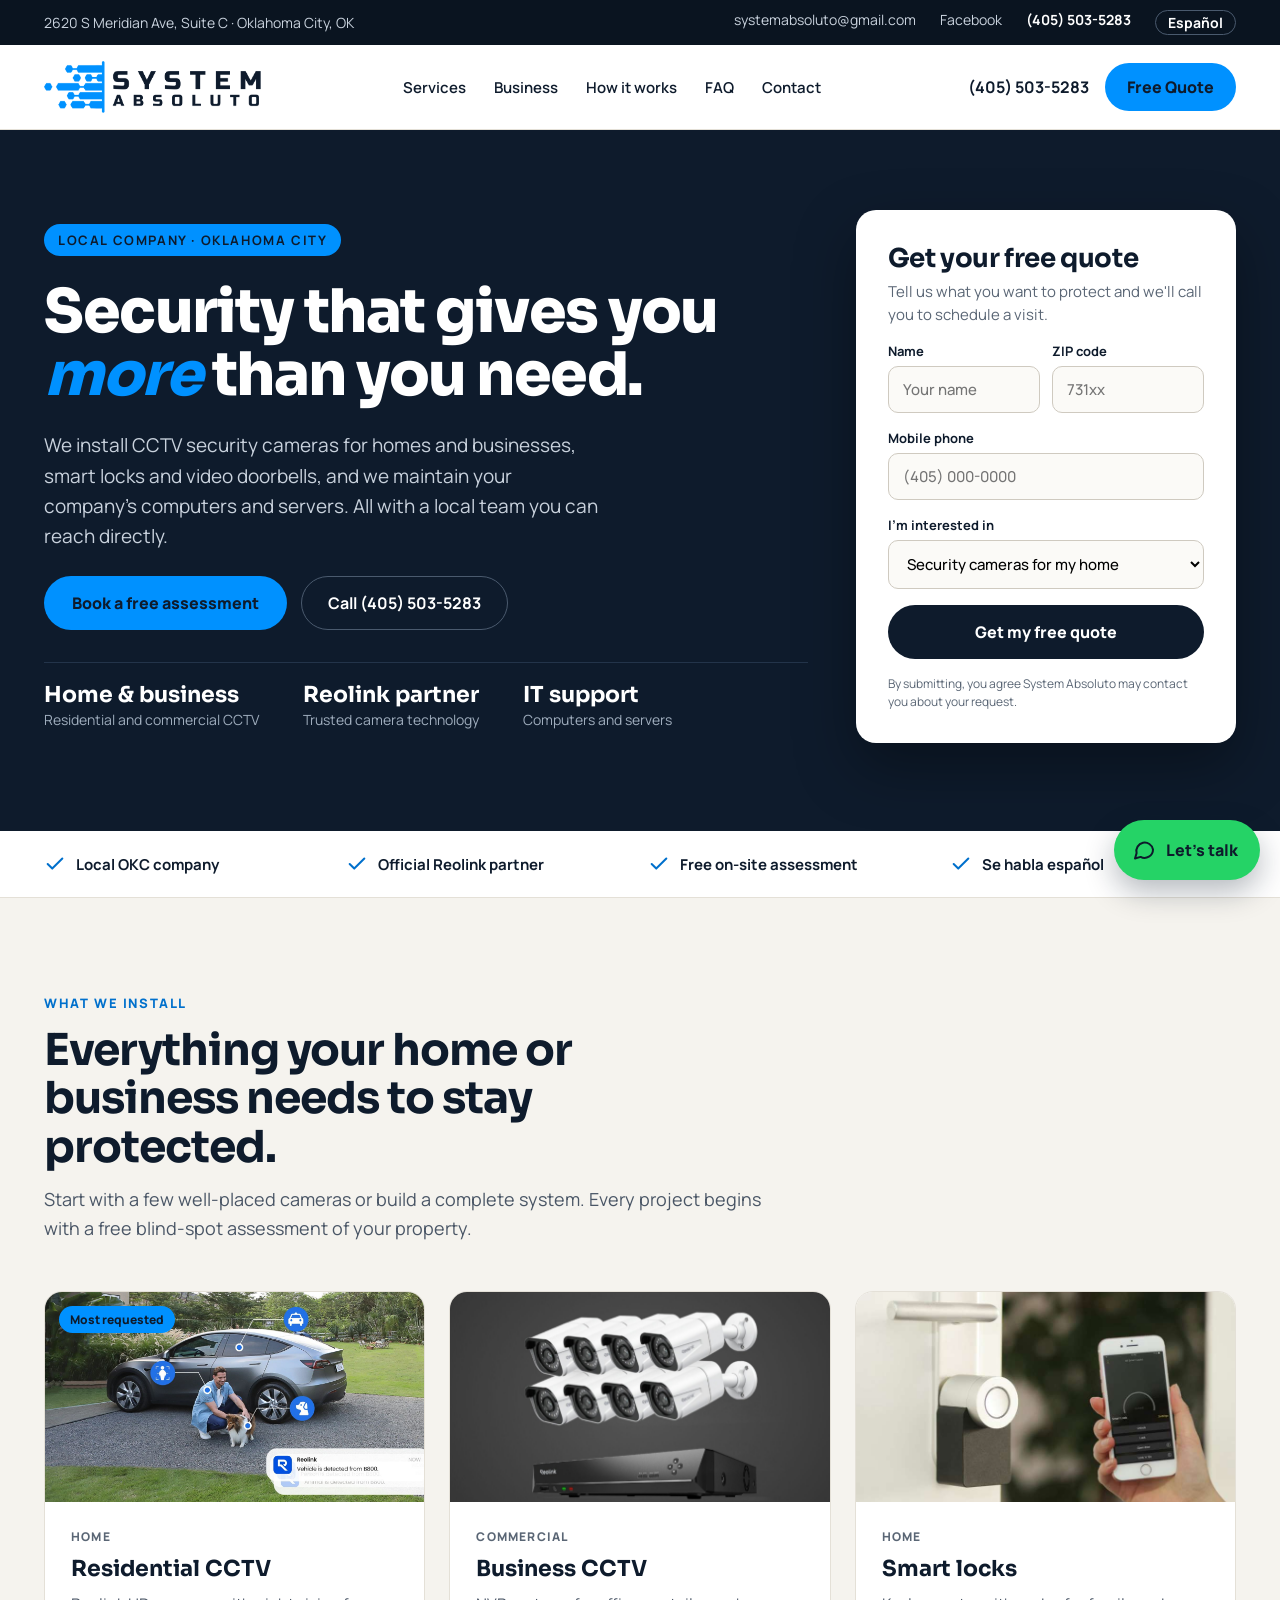
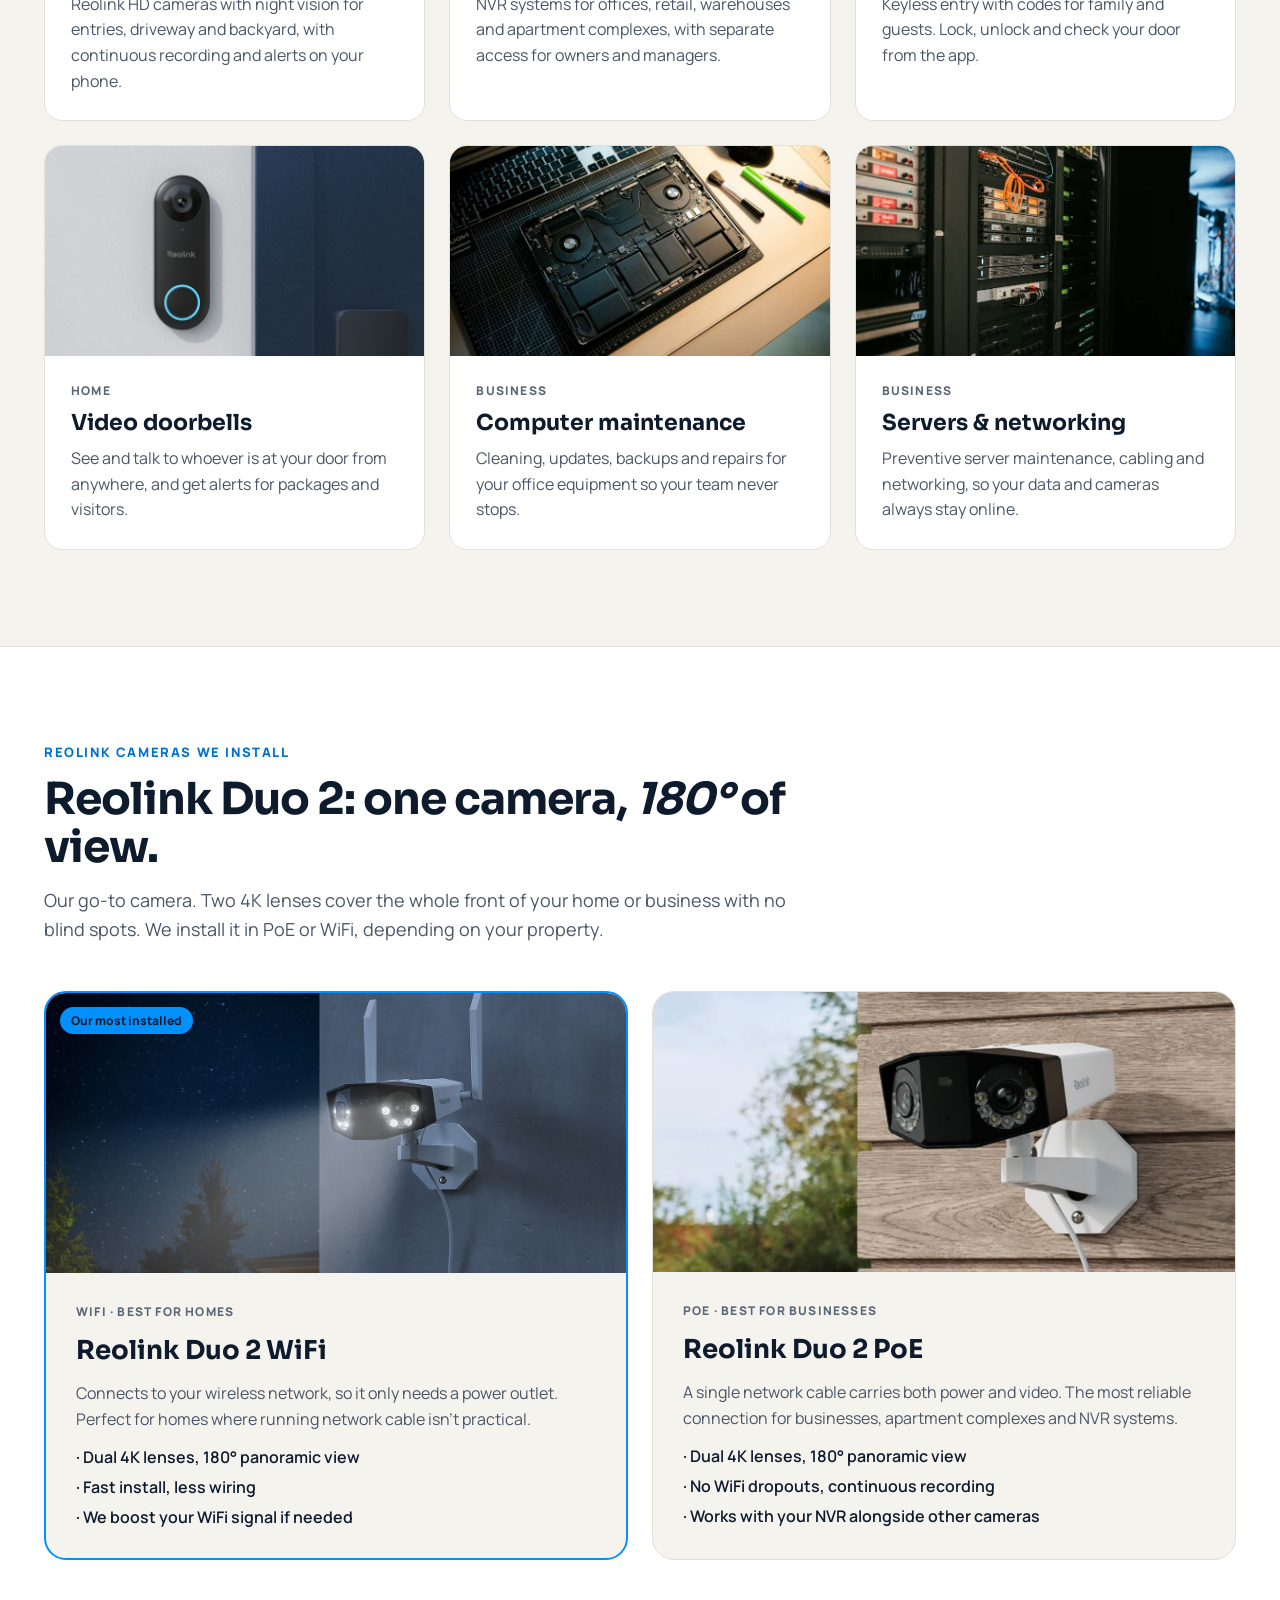
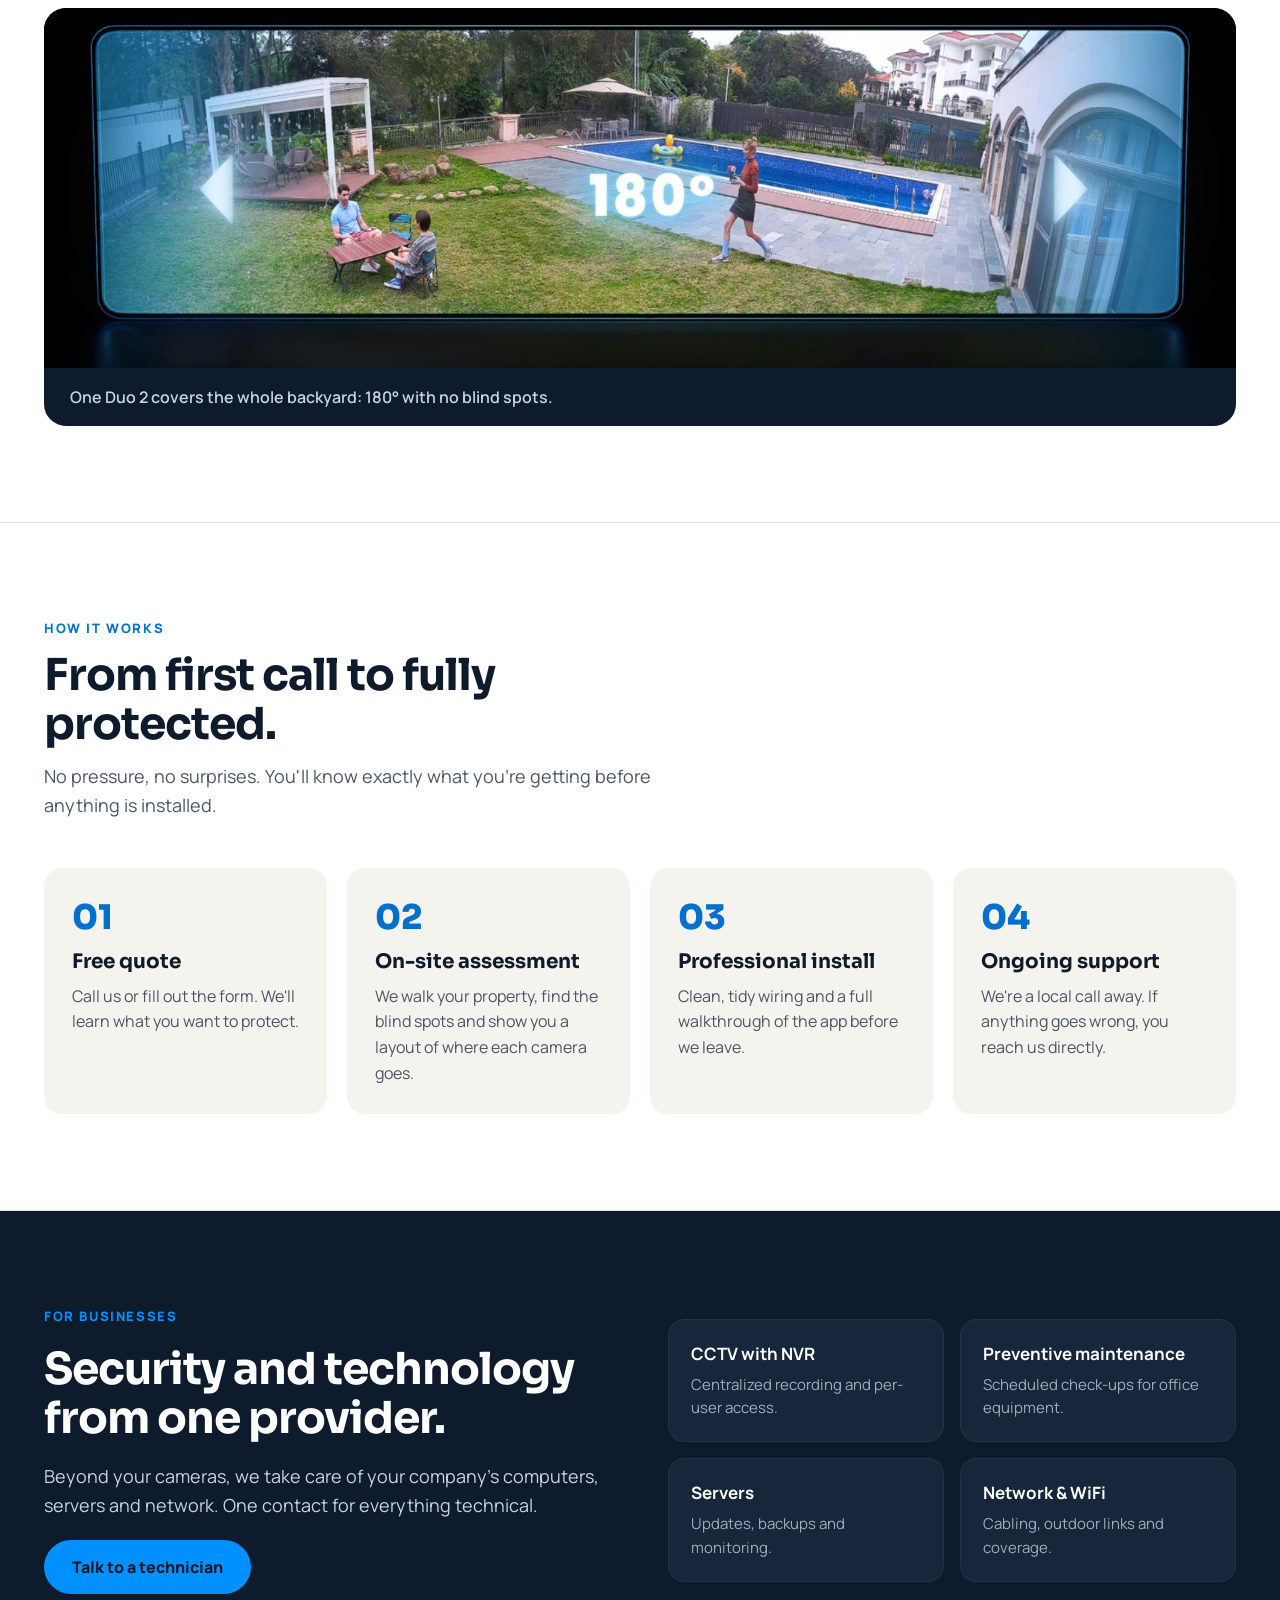
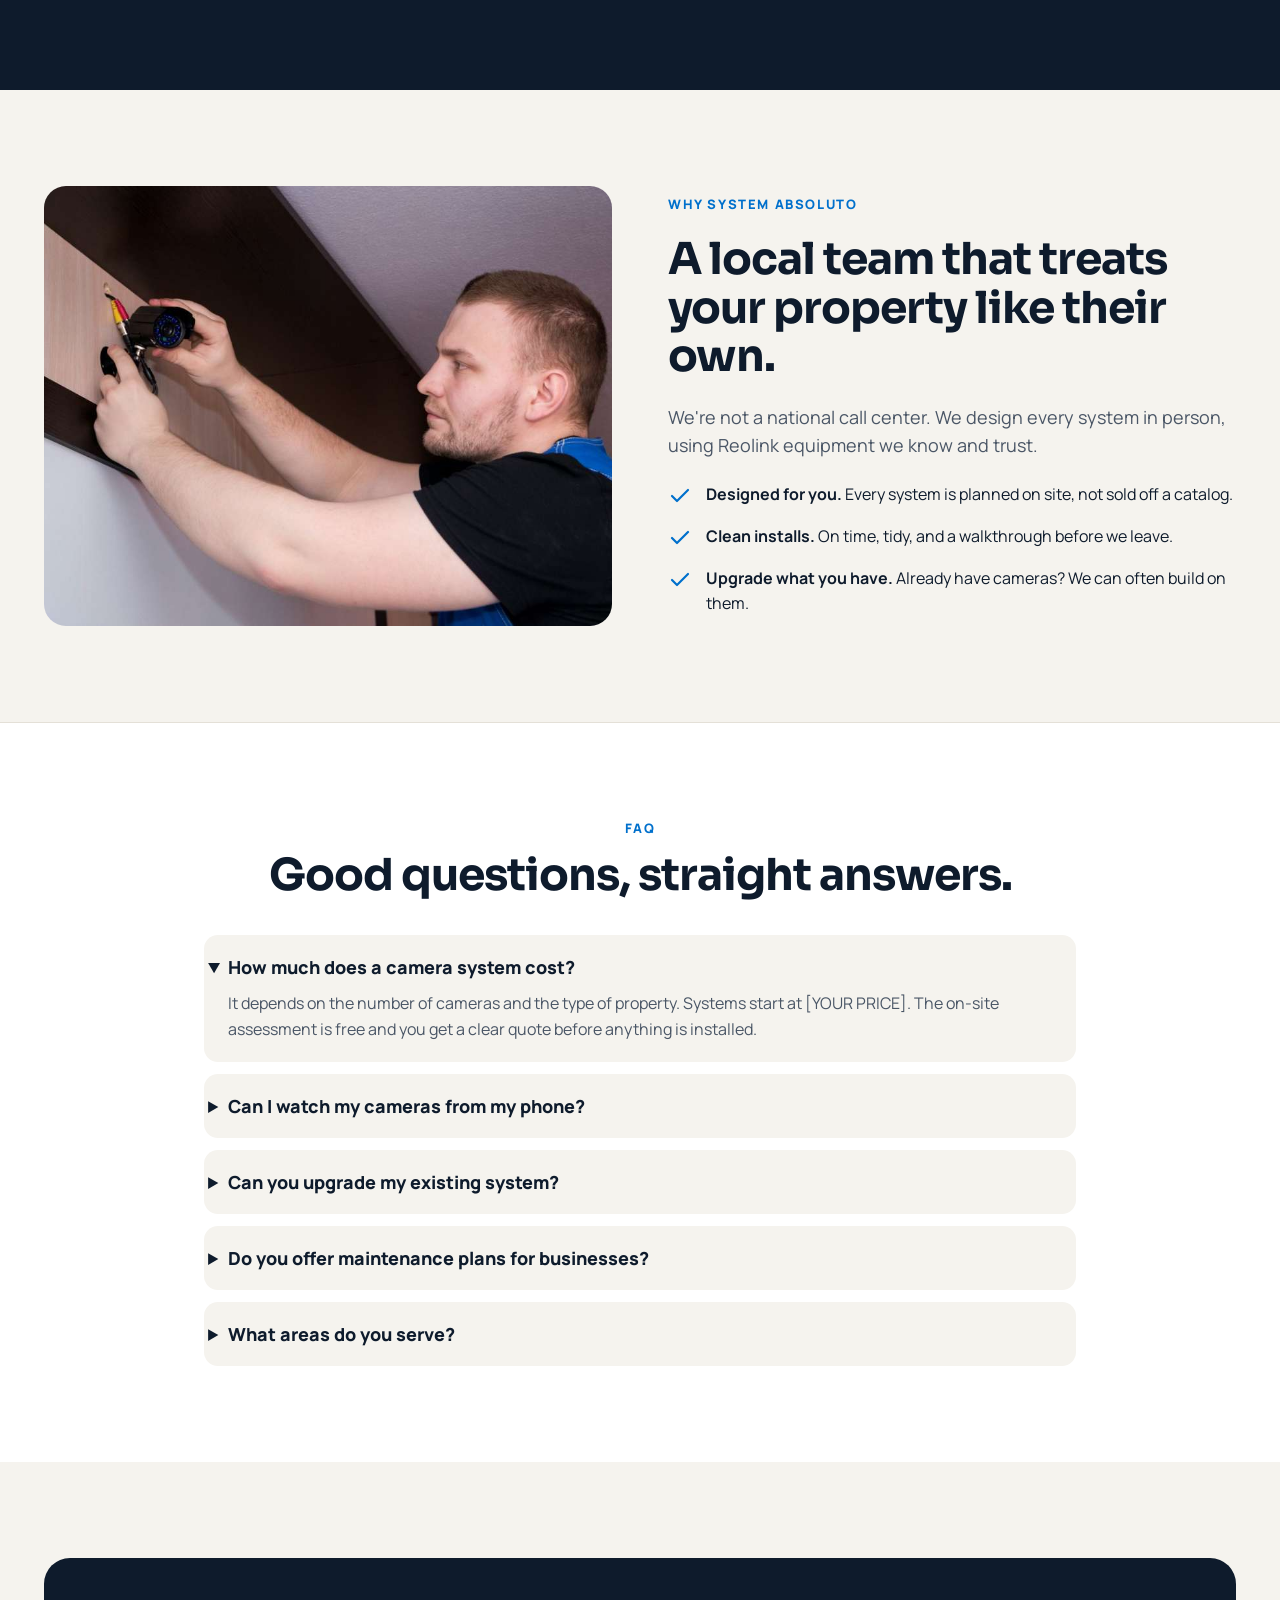
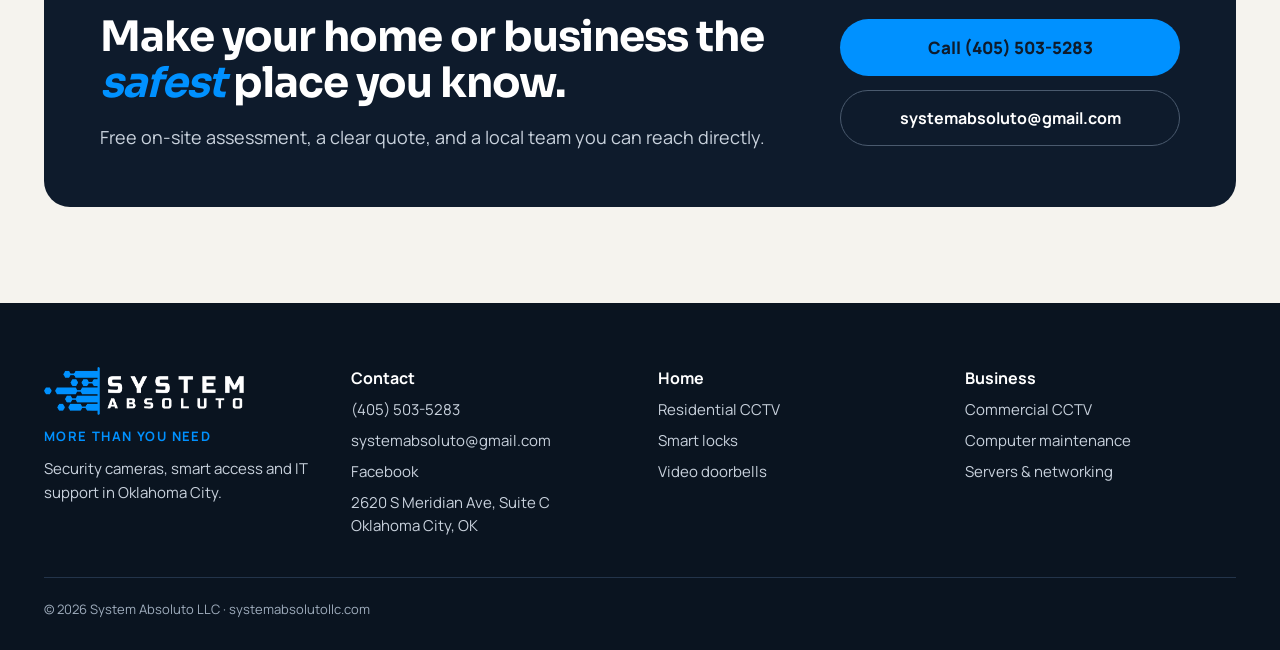
==== index.html @ 8bd19252 "Landing page System Absoluto LLC (EN/ES) Co-Authored-By: Claude Opus 5.5 <noreply@anthropic.com> Cla" ====
<!doctype html>
<html lang="en">
<head>
<meta charset="utf-8">
<meta name="viewport" content="width=device-width, initial-scale=1">
<title>System Absoluto LLC | Security Cameras & IT Support in Oklahoma City</title>
<meta name="description" content="Local Oklahoma City company installing Reolink security cameras (PoE & WiFi), smart locks and video doorbells, plus computer and server maintenance for businesses.">
<link rel="canonical" href="https://systemabsolutollc.com/">
<link rel="alternate" hreflang="en" href="https://systemabsolutollc.com/">
<link rel="alternate" hreflang="es" href="https://systemabsolutollc.com/es/">
<meta property="og:type" content="website">
<meta property="og:title" content="System Absoluto LLC | Security Cameras & IT Support in Oklahoma City">
<meta property="og:description" content="Local Oklahoma City company installing Reolink security cameras (PoE & WiFi), smart locks and video doorbells, plus computer and server maintenance for businesses.">
<meta property="og:url" content="https://systemabsolutollc.com/">
<meta property="og:image" content="https://systemabsolutollc.com/images/og-image.jpg">
<meta property="og:locale" content="en_US">
<meta name="theme-color" content="#0E1B2C">
<link rel="icon" type="image/png" href="images/favicon.png">
<link rel="apple-touch-icon" href="images/apple-touch-icon.png">
<link rel="preconnect" href="https://fonts.googleapis.com">
<link rel="preconnect" href="https://fonts.gstatic.com" crossorigin>
<link href="https://fonts.googleapis.com/css2?family=Manrope:wght@400;500;600;700;800&amp;family=Sora:wght@500;600;700;800&amp;display=swap" rel="stylesheet">
<link rel="stylesheet" href="css/styles.css">
<script type="application/ld+json">
{"@context":"https://schema.org","@type":"LocalBusiness","name":"System Absoluto LLC","slogan":"More than you need","url":"https://systemabsolutollc.com/","telephone":"+1-405-503-5283","email":"systemabsoluto@gmail.com","image":"https://systemabsolutollc.com/images/og-image.jpg","address":{"@type":"PostalAddress","streetAddress":"2620 S Meridian Ave, Suite C","addressLocality":"Oklahoma City","addressRegion":"OK","addressCountry":"US"},"sameAs":["https://www.facebook.com/Systemabsolutollc"]}
</script>
</head>
<body>
<div style="font-family: 'Manrope', system-ui, sans-serif; color: #0E1B2C; background: #F5F3EE; width: 100%">

<!-- Top bar -->
<div style="background: #0A1420; color: #C9D2DD; font-size: 14px">
<div style="max-width: 1240px; margin: 0 auto; padding: 10px 24px; display: flex; flex-wrap: wrap; gap: 8px 28px; justify-content: space-between; align-items: center">
<span>2620 S Meridian Ave, Suite C · Oklahoma City, OK</span>
<div style="display: flex; flex-wrap: wrap; gap: 8px 24px">
<a href="mailto:systemabsoluto@gmail.com" style="color: #C9D2DD; text-decoration: none">systemabsoluto@gmail.com</a>
<a href="https://www.facebook.com/Systemabsolutollc" target="_blank" rel="noopener" style="color: #C9D2DD; text-decoration: none">Facebook</a>
<a href="tel:+14055035283" style="color: #FFFFFF; text-decoration: none; font-weight: 700">(405) 503-5283</a>
<a href="es/" hreflang="es" style="color: #FFFFFF; text-decoration: none; font-weight: 700; border: 1px solid #4A5A6E; border-radius: 999px; padding: 2px 12px">Español</a>
</div>
</div>
</div>

<!-- Nav -->
<header style="background: #FFFFFF; border-bottom: 1px solid #E4E0D7">
<div style="max-width: 1240px; margin: 0 auto; padding: 16px 24px; display: flex; flex-wrap: wrap; gap: 16px 32px; align-items: center; justify-content: space-between">
<a href="#home" style="display: flex; align-items: center; gap: 12px; text-decoration: none; color: #0E1B2C">
<img src="images/logo-system-absoluto.png" alt="System Absoluto" style="height: 52px; width: auto; display: block">
</a>
<nav aria-label="Main" style="display: flex; flex-wrap: wrap; gap: 6px 28px; font-weight: 600; font-size: 15px">
<a href="#services" style="text-decoration: none">Services</a>
<a href="#business" style="text-decoration: none">Business</a>
<a href="#process" style="text-decoration: none">How it works</a>
<a href="#faq" style="text-decoration: none">FAQ</a>
<a href="#contact" style="text-decoration: none">Contact</a>
</nav>
<div style="display: flex; flex-wrap: wrap; gap: 12px; align-items: center">
<a href="tel:+14055035283" style="font-weight: 700; text-decoration: none; padding: 12px 4px">(405) 503-5283</a>
<a href="#quote" style="background: #0091FF; color: #0E1B2C; font-weight: 800; text-decoration: none; padding: 13px 22px; border-radius: 999px">Free Quote</a>
</div>
</div>
</header>

<!-- Hero -->
<section id="home" style="background: #0E1B2C; color: #FFFFFF">
<div style="max-width: 1240px; margin: 0 auto; padding: 80px 24px 88px; display: flex; flex-wrap: wrap; gap: 48px; align-items: center">
<div style="flex: 999 1 520px; min-width: 0; display: flex; flex-direction: column; gap: 24px">
<span style="align-self: flex-start; font-size: 13px; font-weight: 700; letter-spacing: 1.6px; text-transform: uppercase; color: #0E1B2C; background: #0091FF; padding: 7px 14px; border-radius: 999px">Local company · Oklahoma City</span>
<h1 style="margin: 0; font-size: 60px; line-height: 1.05; letter-spacing: -1.5px; font-weight: 800">Security that gives you <span style="color: #0091FF; font-style: italic">more</span> than you need.</h1>
<p style="margin: 0; font-size: 19px; line-height: 1.6; color: #C9D2DD; max-width: 560px">We install CCTV security cameras for homes and businesses, smart locks and video doorbells, and we maintain your company's computers and servers. All with a local team you can reach directly.</p>
<div style="display: flex; flex-wrap: wrap; gap: 14px">
<a href="#quote" style="background: #0091FF; color: #0E1B2C; font-weight: 800; text-decoration: none; padding: 16px 28px; border-radius: 999px; font-size: 16px">Book a free assessment</a>
<a href="tel:+14055035283" style="color: #FFFFFF; font-weight: 700; text-decoration: none; padding: 15px 26px; border-radius: 999px; border: 1.5px solid #4A5A6E; font-size: 16px">Call (405) 503-5283</a>
</div>
<div style="display: flex; flex-wrap: wrap; gap: 28px 44px; padding-top: 18px; border-top: 1px solid #23344A; margin-top: 8px">
<div style="display: flex; flex-direction: column; gap: 2px"><strong style="font-family: 'Sora', sans-serif; font-size: 22px">Home &amp; business</strong><span style="color: #9FADBD; font-size: 14px">Residential and commercial CCTV</span></div>
<div style="display: flex; flex-direction: column; gap: 2px"><strong style="font-family: 'Sora', sans-serif; font-size: 22px">Reolink partner</strong><span style="color: #9FADBD; font-size: 14px">Trusted camera technology</span></div>
<div style="display: flex; flex-direction: column; gap: 2px"><strong style="font-family: 'Sora', sans-serif; font-size: 22px">IT support</strong><span style="color: #9FADBD; font-size: 14px">Computers and servers</span></div>
</div>
</div>

<!-- Form -->
<form id="quote" data-wa-form="" style="flex: 1 1 380px; min-width: 0; background: #FFFFFF; color: #0E1B2C; border-radius: 20px; padding: 32px; display: flex; flex-direction: column; gap: 16px; box-shadow: 0 24px 60px rgba(0,0,0,0.35)">
<div style="display: flex; flex-direction: column; gap: 6px">
<h2 style="margin: 0; font-size: 26px; letter-spacing: -0.4px">Get your free quote</h2>
<p style="margin: 0; color: #5A6675; font-size: 15px; line-height: 1.5">Tell us what you want to protect and we'll call you to schedule a visit.</p>
</div>
<div style="display: grid; grid-template-columns: repeat(2, minmax(0, 1fr)); gap: 12px">
<label style="display: flex; flex-direction: column; gap: 6px; font-size: 13px; font-weight: 700">Name<input name="name" type="text" placeholder="Your name" style="font: inherit; font-weight: 500; font-size: 15px; padding: 12px 14px; border: 1px solid #CFCAC0; border-radius: 10px; background: #FBFAF7"></label>
<label style="display: flex; flex-direction: column; gap: 6px; font-size: 13px; font-weight: 700">ZIP code<input name="zip" type="text" placeholder="731xx" style="font: inherit; font-weight: 500; font-size: 15px; padding: 12px 14px; border: 1px solid #CFCAC0; border-radius: 10px; background: #FBFAF7"></label>
</div>
<label style="display: flex; flex-direction: column; gap: 6px; font-size: 13px; font-weight: 700">Mobile phone<input name="phone" type="tel" placeholder="(405) 000-0000" style="font: inherit; font-weight: 500; font-size: 15px; padding: 12px 14px; border: 1px solid #CFCAC0; border-radius: 10px; background: #FBFAF7"></label>
<label style="display: flex; flex-direction: column; gap: 6px; font-size: 13px; font-weight: 700">I'm interested in
<select name="interest" style="font: inherit; font-weight: 500; font-size: 15px; padding: 12px 14px; border: 1px solid #CFCAC0; border-radius: 10px; background: #FBFAF7">
<option>Security cameras for my home</option>
<option>Security cameras for my business</option>
<option>Smart lock</option>
<option>Video doorbell</option>
<option>Computer maintenance</option>
<option>Server maintenance</option>
</select>
</label>
<button type="submit" style="font: inherit; font-weight: 800; font-size: 16px; background: #0E1B2C; color: #FFFFFF; border: 0; border-radius: 999px; padding: 16px; cursor: pointer">Get my free quote</button>
<p style="margin: 0; font-size: 12px; color: #5A6675; line-height: 1.5">By submitting, you agree System Absoluto may contact you about your request.</p>
</form>
</div>
</section>

<!-- Trust strip -->
<div style="background: #FFFFFF; border-bottom: 1px solid #E4E0D7">
<div style="max-width: 1240px; margin: 0 auto; padding: 22px 24px; display: grid; grid-template-columns: repeat(auto-fit, minmax(220px, 1fr)); gap: 16px; font-weight: 700; font-size: 15px">
<div style="display: flex; gap: 10px; align-items: center"><svg width="22" height="22" viewBox="0 0 24 24" fill="none" stroke="#0070CC" stroke-width="2.2" stroke-linecap="round" stroke-linejoin="round" aria-hidden="true"><path d="M20 6 9 17l-5-5"></path></svg>Local OKC company</div>
<div style="display: flex; gap: 10px; align-items: center"><svg width="22" height="22" viewBox="0 0 24 24" fill="none" stroke="#0070CC" stroke-width="2.2" stroke-linecap="round" stroke-linejoin="round" aria-hidden="true"><path d="M20 6 9 17l-5-5"></path></svg>Official Reolink partner</div>
<div style="display: flex; gap: 10px; align-items: center"><svg width="22" height="22" viewBox="0 0 24 24" fill="none" stroke="#0070CC" stroke-width="2.2" stroke-linecap="round" stroke-linejoin="round" aria-hidden="true"><path d="M20 6 9 17l-5-5"></path></svg>Free on-site assessment</div>
<div style="display: flex; gap: 10px; align-items: center"><svg width="22" height="22" viewBox="0 0 24 24" fill="none" stroke="#0070CC" stroke-width="2.2" stroke-linecap="round" stroke-linejoin="round" aria-hidden="true"><path d="M20 6 9 17l-5-5"></path></svg>Se habla español</div>
</div>
</div>

<!-- Services -->
<section id="services" style="max-width: 1240px; margin: 0 auto; padding: 96px 24px; display: flex; flex-direction: column; gap: 48px">
<div style="display: flex; flex-direction: column; gap: 14px; max-width: 720px">
<span style="font-size: 13px; font-weight: 800; letter-spacing: 1.6px; text-transform: uppercase; color: #0070CC">What we install</span>
<h2 style="margin: 0; font-size: 44px; line-height: 1.1; letter-spacing: -1px">Everything your home or business needs to stay protected.</h2>
<p style="margin: 0; font-size: 18px; line-height: 1.6; color: #4A5666">Start with a few well-placed cameras or build a complete system. Every project begins with a free blind-spot assessment of your property.</p>
</div>
<div style="display: grid; grid-template-columns: repeat(auto-fit, minmax(340px, 1fr)); gap: 24px">

<article style="background: #FFFFFF; border-radius: 18px; overflow: hidden; border: 1px solid #E4E0D7; display: flex; flex-direction: column">
<div style="height: 210px; background: #DCE3EA; display: flex; flex-direction: column; align-items: center; justify-content: center; gap: 8px; color: #4A5666; font-size: 13px; font-weight: 600; position: relative">
<img src="images/reolink-deteccion-persona-auto.jpg" alt="Reolink camera detecting a person and car in a home driveway" style="width: 100%; height: 100%; object-fit: cover; display: block">
<span style="position: absolute; top: 14px; left: 14px; background: #0091FF; color: #0E1B2C; font-size: 12px; font-weight: 800; padding: 5px 11px; border-radius: 999px">Most requested</span>
</div>
<div style="padding: 26px; display: flex; flex-direction: column; gap: 10px">
<span style="font-size: 12px; font-weight: 800; letter-spacing: 1.2px; text-transform: uppercase; color: #5A6675">Home</span>
<h3 style="margin: 0; font-size: 22px">Residential CCTV</h3>
<p style="margin: 0; color: #4A5666; line-height: 1.6">Reolink HD cameras with night vision for entries, driveway and backyard, with continuous recording and alerts on your phone.</p>
</div>
</article>

<article style="background: #FFFFFF; border-radius: 18px; overflow: hidden; border: 1px solid #E4E0D7; display: flex; flex-direction: column">
<div style="height: 210px; background: #DCE3EA; display: flex; flex-direction: column; align-items: center; justify-content: center; gap: 8px; color: #4A5666; font-size: 13px; font-weight: 600">
<img src="images/reolink-nvr-kit-16-canales.jpg" alt="Reolink 16-channel NVR kit with PoE cameras" style="width: 100%; height: 100%; object-fit: cover; display: block">
</div>
<div style="padding: 26px; display: flex; flex-direction: column; gap: 10px">
<span style="font-size: 12px; font-weight: 800; letter-spacing: 1.2px; text-transform: uppercase; color: #5A6675">Commercial</span>
<h3 style="margin: 0; font-size: 22px">Business CCTV</h3>
<p style="margin: 0; color: #4A5666; line-height: 1.6">NVR systems for offices, retail, warehouses and apartment complexes, with separate access for owners and managers.</p>
</div>
</article>

<article style="background: #FFFFFF; border-radius: 18px; overflow: hidden; border: 1px solid #E4E0D7; display: flex; flex-direction: column">
<div style="height: 210px; background: #DCE3EA; display: flex; flex-direction: column; align-items: center; justify-content: center; gap: 8px; color: #4A5666; font-size: 13px; font-weight: 600">
<img src="images/unsplash-cerradura-inteligente.jpg" alt="Smart lock opened from a phone" style="width: 100%; height: 100%; object-fit: cover; display: block">
</div>
<div style="padding: 26px; display: flex; flex-direction: column; gap: 10px">
<span style="font-size: 12px; font-weight: 800; letter-spacing: 1.2px; text-transform: uppercase; color: #5A6675">Home</span>
<h3 style="margin: 0; font-size: 22px">Smart locks</h3>
<p style="margin: 0; color: #4A5666; line-height: 1.6">Keyless entry with codes for family and guests. Lock, unlock and check your door from the app.</p>
</div>
</article>

<article style="background: #FFFFFF; border-radius: 18px; overflow: hidden; border: 1px solid #E4E0D7; display: flex; flex-direction: column">
<div style="height: 210px; background: #DCE3EA; display: flex; flex-direction: column; align-items: center; justify-content: center; gap: 8px; color: #4A5666; font-size: 13px; font-weight: 600">
<img src="images/reolink-timbre-wifi.jpg" alt="Reolink video doorbell next to a front door" style="width: 100%; height: 100%; object-fit: cover; display: block">
</div>
<div style="padding: 26px; display: flex; flex-direction: column; gap: 10px">
<span style="font-size: 12px; font-weight: 800; letter-spacing: 1.2px; text-transform: uppercase; color: #5A6675">Home</span>
<h3 style="margin: 0; font-size: 22px">Video doorbells</h3>
<p style="margin: 0; color: #4A5666; line-height: 1.6">See and talk to whoever is at your door from anywhere, and get alerts for packages and visitors.</p>
</div>
</article>

<article style="background: #FFFFFF; border-radius: 18px; overflow: hidden; border: 1px solid #E4E0D7; display: flex; flex-direction: column">
<div style="height: 210px; background: #DCE3EA; display: flex; flex-direction: column; align-items: center; justify-content: center; gap: 8px; color: #4A5666; font-size: 13px; font-weight: 600">
<img src="images/unsplash-laptop-mantenimiento.jpg" alt="Open laptop during maintenance" style="width: 100%; height: 100%; object-fit: cover; display: block">
</div>
<div style="padding: 26px; display: flex; flex-direction: column; gap: 10px">
<span style="font-size: 12px; font-weight: 800; letter-spacing: 1.2px; text-transform: uppercase; color: #5A6675">Business</span>
<h3 style="margin: 0; font-size: 22px">Computer maintenance</h3>
<p style="margin: 0; color: #4A5666; line-height: 1.6">Cleaning, updates, backups and repairs for your office equipment so your team never stops.</p>
</div>
</article>

<article style="background: #FFFFFF; border-radius: 18px; overflow: hidden; border: 1px solid #E4E0D7; display: flex; flex-direction: column">
<div style="height: 210px; background: #DCE3EA; display: flex; flex-direction: column; align-items: center; justify-content: center; gap: 8px; color: #4A5666; font-size: 13px; font-weight: 600">
<img src="images/unsplash-rack-servidores.jpg" alt="Server rack with network cabling" style="width: 100%; height: 100%; object-fit: cover; display: block">
</div>
<div style="padding: 26px; display: flex; flex-direction: column; gap: 10px">
<span style="font-size: 12px; font-weight: 800; letter-spacing: 1.2px; text-transform: uppercase; color: #5A6675">Business</span>
<h3 style="margin: 0; font-size: 22px">Servers &amp; networking</h3>
<p style="margin: 0; color: #4A5666; line-height: 1.6">Preventive server maintenance, cabling and networking, so your data and cameras always stay online.</p>
</div>
</article>

</div>
</section>

<!-- PoE & WiFi cameras -->
<section id="cameras" style="background: #FFFFFF; border-top: 1px solid #E4E0D7">
<div style="max-width: 1240px; margin: 0 auto; padding: 96px 24px; display: flex; flex-direction: column; gap: 48px">
<div style="display: flex; flex-direction: column; gap: 14px; max-width: 760px">
<span style="font-size: 13px; font-weight: 800; letter-spacing: 1.6px; text-transform: uppercase; color: #0070CC">Reolink cameras we install</span>
<h2 style="margin: 0; font-size: 44px; line-height: 1.1; letter-spacing: -1px">Reolink Duo 2: one camera, <span style="font-style: italic">180°</span> of view.</h2>
<p style="margin: 0; font-size: 18px; line-height: 1.6; color: #4A5666">Our go-to camera. Two 4K lenses cover the whole front of your home or business with no blind spots. We install it in PoE or WiFi, depending on your property.</p>
</div>
<div style="display: grid; grid-template-columns: repeat(auto-fit, minmax(380px, 1fr)); gap: 24px">

<article style="background: #F5F3EE; border-radius: 22px; overflow: hidden; display: flex; flex-direction: column; border: 2px solid #0091FF">
<div style="height: 280px; background: #DCE3EA; display: flex; flex-direction: column; align-items: center; justify-content: center; gap: 8px; color: #4A5666; font-size: 13px; font-weight: 600; position: relative">
<img src="images/reolink-duo2-wifi-casa.jpg" alt="Reolink Duo 2 WiFi camera installed on a home" style="width: 100%; height: 100%; object-fit: cover; display: block">
<span style="position: absolute; top: 14px; left: 14px; background: #0091FF; color: #0E1B2C; font-size: 12px; font-weight: 800; padding: 5px 11px; border-radius: 999px">Our most installed</span>
</div>
<div style="padding: 30px; display: flex; flex-direction: column; gap: 14px">
<span style="font-size: 12px; font-weight: 800; letter-spacing: 1.2px; text-transform: uppercase; color: #5A6675">WiFi · Best for homes</span>
<h3 style="margin: 0; font-size: 26px">Reolink Duo 2 WiFi</h3>
<p style="margin: 0; color: #4A5666; line-height: 1.6">Connects to your wireless network, so it only needs a power outlet. Perfect for homes where running network cable isn't practical.</p>
<ul style="list-style: none; margin: 0; padding: 0; display: flex; flex-direction: column; gap: 8px; font-weight: 600">
<li>· Dual 4K lenses, 180° panoramic view</li>
<li>· Fast install, less wiring</li>
<li>· We boost your WiFi signal if needed</li>
</ul>
</div>
</article>

<article style="background: #F5F3EE; border-radius: 22px; overflow: hidden; display: flex; flex-direction: column; border: 1px solid #E4E0D7">
<div style="height: 280px; background: #DCE3EA; display: flex; flex-direction: column; align-items: center; justify-content: center; gap: 8px; color: #4A5666; font-size: 13px; font-weight: 600">
<img src="images/reolink-duo2-poe-pared.jpg" alt="Reolink Duo 2 PoE camera mounted on a wall" style="width: 100%; height: 100%; object-fit: cover; display: block">
</div>
<div style="padding: 30px; display: flex; flex-direction: column; gap: 14px">
<span style="font-size: 12px; font-weight: 800; letter-spacing: 1.2px; text-transform: uppercase; color: #5A6675">PoE · Best for businesses</span>
<h3 style="margin: 0; font-size: 26px">Reolink Duo 2 PoE</h3>
<p style="margin: 0; color: #4A5666; line-height: 1.6">A single network cable carries both power and video. The most reliable connection for businesses, apartment complexes and NVR systems.</p>
<ul style="list-style: none; margin: 0; padding: 0; display: flex; flex-direction: column; gap: 8px; font-weight: 600">
<li>· Dual 4K lenses, 180° panoramic view</li>
<li>· No WiFi dropouts, continuous recording</li>
<li>· Works with your NVR alongside other cameras</li>
</ul>
</div>
</article>

</div>
<figure style="margin: 0; border-radius: 22px; overflow: hidden; background: #0E1B2C; display: flex; flex-direction: column">
<img src="images/reolink-duo2-vista-180-piscina.jpg" alt="Reolink Duo 2 180° panoramic view over a backyard" style="width: 100%; height: 360px; object-fit: cover; display: block">
<figcaption style="padding: 18px 26px; color: #C9D2DD; font-weight: 600; font-size: 16px">One Duo 2 covers the whole backyard: 180° with no blind spots.</figcaption>
</figure>
</div>
</section>

<!-- Process -->
<section id="process" style="background: #FFFFFF; border-top: 1px solid #E4E0D7; border-bottom: 1px solid #E4E0D7">
<div style="max-width: 1240px; margin: 0 auto; padding: 96px 24px; display: flex; flex-direction: column; gap: 48px">
<div style="display: flex; flex-direction: column; gap: 14px; max-width: 680px">
<span style="font-size: 13px; font-weight: 800; letter-spacing: 1.6px; text-transform: uppercase; color: #0070CC">How it works</span>
<h2 style="margin: 0; font-size: 44px; line-height: 1.1; letter-spacing: -1px">From first call to fully protected.</h2>
<p style="margin: 0; font-size: 18px; line-height: 1.6; color: #4A5666">No pressure, no surprises. You'll know exactly what you're getting before anything is installed.</p>
</div>
<ol style="list-style: none; margin: 0; padding: 0; display: grid; grid-template-columns: repeat(auto-fit, minmax(240px, 1fr)); gap: 20px">
<li style="background: #F5F3EE; border-radius: 18px; padding: 28px; display: flex; flex-direction: column; gap: 10px">
<span style="font-family: 'Sora', sans-serif; font-weight: 800; font-size: 34px; color: #0070CC">01</span>
<h3 style="margin: 0; font-size: 20px">Free quote</h3>
<p style="margin: 0; color: #4A5666; line-height: 1.6">Call us or fill out the form. We'll learn what you want to protect.</p>
</li>
<li style="background: #F5F3EE; border-radius: 18px; padding: 28px; display: flex; flex-direction: column; gap: 10px">
<span style="font-family: 'Sora', sans-serif; font-weight: 800; font-size: 34px; color: #0070CC">02</span>
<h3 style="margin: 0; font-size: 20px">On-site assessment</h3>
<p style="margin: 0; color: #4A5666; line-height: 1.6">We walk your property, find the blind spots and show you a layout of where each camera goes.</p>
</li>
<li style="background: #F5F3EE; border-radius: 18px; padding: 28px; display: flex; flex-direction: column; gap: 10px">
<span style="font-family: 'Sora', sans-serif; font-weight: 800; font-size: 34px; color: #0070CC">03</span>
<h3 style="margin: 0; font-size: 20px">Professional install</h3>
<p style="margin: 0; color: #4A5666; line-height: 1.6">Clean, tidy wiring and a full walkthrough of the app before we leave.</p>
</li>
<li style="background: #F5F3EE; border-radius: 18px; padding: 28px; display: flex; flex-direction: column; gap: 10px">
<span style="font-family: 'Sora', sans-serif; font-weight: 800; font-size: 34px; color: #0070CC">04</span>
<h3 style="margin: 0; font-size: 20px">Ongoing support</h3>
<p style="margin: 0; color: #4A5666; line-height: 1.6">We're a local call away. If anything goes wrong, you reach us directly.</p>
</li>
</ol>
</div>
</section>

<!-- Business -->
<section id="business" style="background: #0E1B2C; color: #FFFFFF">
<div style="max-width: 1240px; margin: 0 auto; padding: 96px 24px; display: flex; flex-wrap: wrap; gap: 56px; align-items: center">
<div style="flex: 1 1 420px; min-width: 0; display: flex; flex-direction: column; gap: 20px">
<span style="font-size: 13px; font-weight: 800; letter-spacing: 1.6px; text-transform: uppercase; color: #0091FF">For businesses</span>
<h2 style="margin: 0; font-size: 44px; line-height: 1.1; letter-spacing: -1px">Security and technology from one provider.</h2>
<p style="margin: 0; font-size: 18px; line-height: 1.6; color: #C9D2DD">Beyond your cameras, we take care of your company's computers, servers and network. One contact for everything technical.</p>
<a href="#quote" style="align-self: flex-start; background: #0091FF; color: #0E1B2C; font-weight: 800; text-decoration: none; padding: 16px 28px; border-radius: 999px">Talk to a technician</a>
</div>
<ul style="flex: 1 1 420px; min-width: 0; list-style: none; margin: 0; padding: 0; display: grid; grid-template-columns: repeat(auto-fit, minmax(220px, 1fr)); gap: 16px">
<li style="background: #16273C; border: 1px solid #23344A; border-radius: 16px; padding: 22px; display: flex; flex-direction: column; gap: 8px"><strong style="font-size: 17px">CCTV with NVR</strong><span style="color: #9FADBD; line-height: 1.55; font-size: 15px">Centralized recording and per-user access.</span></li>
<li style="background: #16273C; border: 1px solid #23344A; border-radius: 16px; padding: 22px; display: flex; flex-direction: column; gap: 8px"><strong style="font-size: 17px">Preventive maintenance</strong><span style="color: #9FADBD; line-height: 1.55; font-size: 15px">Scheduled check-ups for office equipment.</span></li>
<li style="background: #16273C; border: 1px solid #23344A; border-radius: 16px; padding: 22px; display: flex; flex-direction: column; gap: 8px"><strong style="font-size: 17px">Servers</strong><span style="color: #9FADBD; line-height: 1.55; font-size: 15px">Updates, backups and monitoring.</span></li>
<li style="background: #16273C; border: 1px solid #23344A; border-radius: 16px; padding: 22px; display: flex; flex-direction: column; gap: 8px"><strong style="font-size: 17px">Network &amp; WiFi</strong><span style="color: #9FADBD; line-height: 1.55; font-size: 15px">Cabling, outdoor links and coverage.</span></li>
</ul>
</div>
</section>

<!-- Why us -->
<section style="max-width: 1240px; margin: 0 auto; padding: 96px 24px; display: flex; flex-wrap: wrap; gap: 56px; align-items: center">
<div style="flex: 1 1 440px; min-width: 0; height: 440px; background: #DCE3EA; border-radius: 22px; overflow: hidden; display: flex; flex-direction: column; align-items: center; justify-content: center; gap: 10px; color: #4A5666; font-weight: 600; font-size: 14px">
<img src="images/unsplash-tecnico-instalando.jpg" alt="Technician installing a security camera" style="width: 100%; height: 100%; object-fit: cover; display: block">
</div>
<div style="flex: 1 1 440px; min-width: 0; display: flex; flex-direction: column; gap: 22px">
<span style="font-size: 13px; font-weight: 800; letter-spacing: 1.6px; text-transform: uppercase; color: #0070CC">Why System Absoluto</span>
<h2 style="margin: 0; font-size: 44px; line-height: 1.1; letter-spacing: -1px">A local team that treats your property like their own.</h2>
<p style="margin: 0; font-size: 18px; line-height: 1.6; color: #4A5666">We're not a national call center. We design every system in person, using Reolink equipment we know and trust.</p>
<ul style="list-style: none; margin: 0; padding: 0; display: flex; flex-direction: column; gap: 16px">
<li style="display: flex; gap: 14px"><svg width="24" height="24" viewBox="0 0 24 24" fill="none" stroke="#0070CC" stroke-width="2.2" stroke-linecap="round" stroke-linejoin="round" aria-hidden="true" style="flex: none; margin-top: 2px"><path d="M20 6 9 17l-5-5"></path></svg><span style="line-height: 1.55"><strong>Designed for you.</strong> Every system is planned on site, not sold off a catalog.</span></li>
<li style="display: flex; gap: 14px"><svg width="24" height="24" viewBox="0 0 24 24" fill="none" stroke="#0070CC" stroke-width="2.2" stroke-linecap="round" stroke-linejoin="round" aria-hidden="true" style="flex: none; margin-top: 2px"><path d="M20 6 9 17l-5-5"></path></svg><span style="line-height: 1.55"><strong>Clean installs.</strong> On time, tidy, and a walkthrough before we leave.</span></li>
<li style="display: flex; gap: 14px"><svg width="24" height="24" viewBox="0 0 24 24" fill="none" stroke="#0070CC" stroke-width="2.2" stroke-linecap="round" stroke-linejoin="round" aria-hidden="true" style="flex: none; margin-top: 2px"><path d="M20 6 9 17l-5-5"></path></svg><span style="line-height: 1.55"><strong>Upgrade what you have.</strong> Already have cameras? We can often build on them.</span></li>
</ul>
</div>
</section>

<!-- FAQ -->
<section id="faq" style="background: #FFFFFF; border-top: 1px solid #E4E0D7">
<div style="max-width: 920px; margin: 0 auto; padding: 96px 24px; display: flex; flex-direction: column; gap: 36px">
<div style="display: flex; flex-direction: column; gap: 14px; text-align: center; align-items: center">
<span style="font-size: 13px; font-weight: 800; letter-spacing: 1.6px; text-transform: uppercase; color: #0070CC">FAQ</span>
<h2 style="margin: 0; font-size: 44px; line-height: 1.1; letter-spacing: -1px">Good questions, straight answers.</h2>
</div>
<div style="display: flex; flex-direction: column; gap: 12px">
<details open="" style="background: #F5F3EE; border-radius: 14px; padding: 20px 24px"><summary style="font-weight: 800; font-size: 18px; cursor: pointer">How much does a camera system cost?</summary><p style="margin: 12px 0 0; color: #4A5666; line-height: 1.6">It depends on the number of cameras and the type of property. Systems start at [YOUR PRICE]. The on-site assessment is free and you get a clear quote before anything is installed.</p></details>
<details style="background: #F5F3EE; border-radius: 14px; padding: 20px 24px"><summary style="font-weight: 800; font-size: 18px; cursor: pointer">Can I watch my cameras from my phone?</summary><p style="margin: 12px 0 0; color: #4A5666; line-height: 1.6">Yes. We set up the Reolink app on your phone and show you how to view live video, play back recordings and get alerts.</p></details>
<details style="background: #F5F3EE; border-radius: 14px; padding: 20px 24px"><summary style="font-weight: 800; font-size: 18px; cursor: pointer">Can you upgrade my existing system?</summary><p style="margin: 12px 0 0; color: #4A5666; line-height: 1.6">Often, yes. We check your current equipment during the assessment and reuse what makes sense.</p></details>
<details style="background: #F5F3EE; border-radius: 14px; padding: 20px 24px"><summary style="font-weight: 800; font-size: 18px; cursor: pointer">Do you offer maintenance plans for businesses?</summary><p style="margin: 12px 0 0; color: #4A5666; line-height: 1.6">Yes. We build a visit schedule for your computers, servers and cameras based on the size of your business.</p></details>
<details style="background: #F5F3EE; border-radius: 14px; padding: 20px 24px"><summary style="font-weight: 800; font-size: 18px; cursor: pointer">What areas do you serve?</summary><p style="margin: 12px 0 0; color: #4A5666; line-height: 1.6">Oklahoma City and the metro area: [CITIES YOU SERVE].</p></details>
</div>
</div>
</section>

<!-- CTA + Contact -->
<section id="contact" style="max-width: 1240px; margin: 0 auto; padding: 96px 24px">
<div style="background: #0E1B2C; color: #FFFFFF; border-radius: 26px; padding: 56px; display: flex; flex-wrap: wrap; gap: 40px; align-items: center; justify-content: space-between">
<div style="flex: 1 1 460px; min-width: 0; display: flex; flex-direction: column; gap: 16px">
<h2 style="margin: 0; font-size: 42px; line-height: 1.1; letter-spacing: -1px">Make your home or business the <span style="color: #0091FF; font-style: italic">safest</span> place you know.</h2>
<p style="margin: 0; font-size: 18px; color: #C9D2DD; line-height: 1.6">Free on-site assessment, a clear quote, and a local team you can reach directly.</p>
</div>
<div style="flex: 0 1 340px; min-width: 0; display: flex; flex-direction: column; gap: 14px">
<a href="tel:+14055035283" style="background: #0091FF; color: #0E1B2C; font-weight: 800; text-decoration: none; padding: 17px 24px; border-radius: 999px; text-align: center; font-size: 17px">Call (405) 503-5283</a>
<a href="mailto:systemabsoluto@gmail.com" style="color: #FFFFFF; font-weight: 700; text-decoration: none; padding: 16px 24px; border-radius: 999px; border: 1.5px solid #4A5A6E; text-align: center">systemabsoluto@gmail.com</a>
</div>
</div>
</section>

<!-- Footer -->
<footer style="background: #0A1420; color: #C9D2DD">
<div style="max-width: 1240px; margin: 0 auto; padding: 64px 24px 32px; display: flex; flex-direction: column; gap: 40px">
<div style="display: grid; grid-template-columns: repeat(auto-fit, minmax(220px, 1fr)); gap: 36px">
<div style="display: flex; flex-direction: column; gap: 12px">
<img src="images/logo-system-absoluto-white.png" alt="System Absoluto LLC" style="height: 48px; width: auto; display: block; align-self: flex-start">
<span style="font-size: 13px; letter-spacing: 1.4px; text-transform: uppercase; font-weight: 700; color: #0091FF">More than you need</span>
<p style="margin: 0; line-height: 1.6; font-size: 15px">Security cameras, smart access and IT support in Oklahoma City.</p>
</div>
<div style="display: flex; flex-direction: column; gap: 10px; font-size: 15px">
<strong style="color: #FFFFFF; font-size: 16px">Contact</strong>
<a href="tel:+14055035283" style="color: #C9D2DD; text-decoration: none">(405) 503-5283</a>
<a href="mailto:systemabsoluto@gmail.com" style="color: #C9D2DD; text-decoration: none">systemabsoluto@gmail.com</a>
<a href="https://www.facebook.com/Systemabsolutollc" target="_blank" rel="noopener" style="color: #C9D2DD; text-decoration: none">Facebook</a>
<span style="line-height: 1.5">2620 S Meridian Ave, Suite C<br>Oklahoma City, OK</span>
</div>
<div style="display: flex; flex-direction: column; gap: 10px; font-size: 15px">
<strong style="color: #FFFFFF; font-size: 16px">Home</strong>
<a href="#services" style="color: #C9D2DD; text-decoration: none">Residential CCTV</a>
<a href="#services" style="color: #C9D2DD; text-decoration: none">Smart locks</a>
<a href="#services" style="color: #C9D2DD; text-decoration: none">Video doorbells</a>
</div>
<div style="display: flex; flex-direction: column; gap: 10px; font-size: 15px">
<strong style="color: #FFFFFF; font-size: 16px">Business</strong>
<a href="#services" style="color: #C9D2DD; text-decoration: none">Commercial CCTV</a>
<a href="#business" style="color: #C9D2DD; text-decoration: none">Computer maintenance</a>
<a href="#business" style="color: #C9D2DD; text-decoration: none">Servers &amp; networking</a>
</div>
</div>
<div style="border-top: 1px solid #23344A; padding-top: 22px; font-size: 13px; color: #9FADBD">© 2026 System Absoluto LLC · systemabsolutollc.com</div>
</div>
</footer>

<!-- WhatsApp / llamada flotante -->
<div style="position: fixed; right: 20px; bottom: 20px; z-index: 50; display: flex; flex-direction: column; align-items: flex-end; gap: 12px; max-width: calc(100% - 40px)">
<div id="wa-panel" hidden>
<div style="width: 320px; max-width: 100%; background: #FFFFFF; border-radius: 20px; overflow: hidden; box-shadow: 0 18px 50px rgba(14,27,44,0.28)">
<div style="background: #0E1B2C; color: #FFFFFF; padding: 16px 18px; display: flex; align-items: center; justify-content: space-between; gap: 12px">
<div style="display: flex; flex-direction: column; gap: 2px"><strong style="font-family: 'Sora', sans-serif; font-size: 17px">System Absoluto</strong><span style="font-size: 13px; color: #C9D2DD">Cameras, smart access and IT support</span></div>
<button type="button" data-wa-toggle="" aria-label="Close" style="flex: none; width: 44px; height: 44px; border-radius: 999px; border: 0; background: #16273C; color: #FFFFFF; cursor: pointer; display: flex; align-items: center; justify-content: center"><svg width="18" height="18" viewBox="0 0 24 24" fill="none" stroke="currentColor" stroke-width="2.4" stroke-linecap="round" aria-hidden="true"><path d="M18 6 6 18M6 6l12 12"></path></svg></button>
</div>
<div style="padding: 18px; display: flex; flex-direction: column; gap: 12px">
<p style="margin: 0; background: #F5F3EE; border-radius: 14px; padding: 12px 14px; color: #0E1B2C; line-height: 1.5; font-size: 15px">Hi! Need cameras, smart locks or IT support for your business? Message us or give us a call.</p>
<a href="https://wa.me/14055035283?text=Hi%20System%20Absoluto%2C%20I%27d%20like%20a%20free%20quote." target="_blank" rel="noopener" style="display: flex; align-items: center; justify-content: center; gap: 10px; background: #25D366; color: #0E1B2C; font-weight: 800; text-decoration: none; padding: 14px; border-radius: 999px"><svg width="24" height="24" viewBox="0 0 24 24" fill="none" stroke="currentColor" stroke-width="2" stroke-linecap="round" stroke-linejoin="round" aria-hidden="true"><path d="M21 11.5a8.4 8.4 0 0 1-12.4 7.4L3 20.5l1.6-5.4A8.4 8.4 0 1 1 21 11.5Z"></path></svg>Message us on WhatsApp</a>
<a href="tel:+14055035283" style="display: flex; align-items: center; justify-content: center; gap: 10px; color: #0E1B2C; font-weight: 800; text-decoration: none; padding: 13px; border-radius: 999px; border: 1.5px solid #CFCAC0"><svg width="20" height="20" viewBox="0 0 24 24" fill="none" stroke="currentColor" stroke-width="2" stroke-linecap="round" stroke-linejoin="round" aria-hidden="true"><path d="M22 16.9v3a2 2 0 0 1-2.2 2 19.8 19.8 0 0 1-8.6-3.1 19.5 19.5 0 0 1-6-6A19.8 19.8 0 0 1 2.1 4.2 2 2 0 0 1 4.1 2h3a2 2 0 0 1 2 1.7c.1 1 .4 1.9.7 2.8a2 2 0 0 1-.5 2.1L8 9.9a16 16 0 0 0 6 6l1.3-1.3a2 2 0 0 1 2.1-.4c.9.3 1.8.6 2.8.7a2 2 0 0 1 1.7 2Z"></path></svg>Call (405) 503-5283</a>
</div>
</div>
</div>
<button type="button" data-wa-toggle="" aria-label="Open WhatsApp or call options" style="height: 60px; padding: 0 22px 0 18px; border-radius: 999px; border: 0; background: #25D366; color: #0E1B2C; display: flex; align-items: center; gap: 10px; font-family: 'Manrope', sans-serif; font-weight: 800; font-size: 16px; cursor: pointer; box-shadow: 0 12px 30px rgba(14,27,44,0.3)"><svg width="24" height="24" viewBox="0 0 24 24" fill="none" stroke="currentColor" stroke-width="2" stroke-linecap="round" stroke-linejoin="round" aria-hidden="true"><path d="M21 11.5a8.4 8.4 0 0 1-12.4 7.4L3 20.5l1.6-5.4A8.4 8.4 0 1 1 21 11.5Z"></path></svg>Let's talk</button>
</div>

</div>

<script>
window.SA_FORM = { intro: 'Hi System Absoluto, I would like a free quote.', name: 'Name', zip: 'ZIP', phone: 'Phone', interest: 'Interested in' };
</script>
<script src="js/main.js" defer></script>
</body>
</html>
---- css/styles.css ----
/* System Absoluto LLC — estilos base */
*, *::before, *::after { box-sizing: border-box; }
html { scroll-behavior: smooth; -webkit-text-size-adjust: 100%; }
body { margin: 0; background: #F5F3EE; }
img { max-width: 100%; }
a { color: #0E1B2C; }
a:hover { color: #0070CC; }
h1, h2, h3 { font-family: 'Sora', system-ui, sans-serif; }
section[id], form[id] { scroll-margin-top: 16px; }
:focus-visible { outline: 3px solid #0091FF; outline-offset: 3px; }
details summary { list-style-position: outside; }
[hidden] { display: none !important; }

/* Tablet */
@media (max-width: 900px) {
  h1 { font-size: 46px !important; }
  h2 { font-size: 34px !important; }
}

/* Celular */
@media (max-width: 600px) {
  h1 { font-size: 36px !important; letter-spacing: -0.8px !important; }
  h2 { font-size: 28px !important; }
  section > div, section { padding-top: 64px !important; padding-bottom: 64px !important; }
  #inicio > div, #home > div { padding-top: 48px !important; }
  #contacto > div, #contact > div { padding: 32px 24px !important; }
  form[data-wa-form] { padding: 24px !important; }
  /* las tarjetas de 340-380px no deben desbordar en pantallas pequeñas */
  [style*="minmax(340px"], [style*="minmax(380px"] { grid-template-columns: 1fr !important; }
  #wa-panel { width: calc(100vw - 40px) !important; }
}
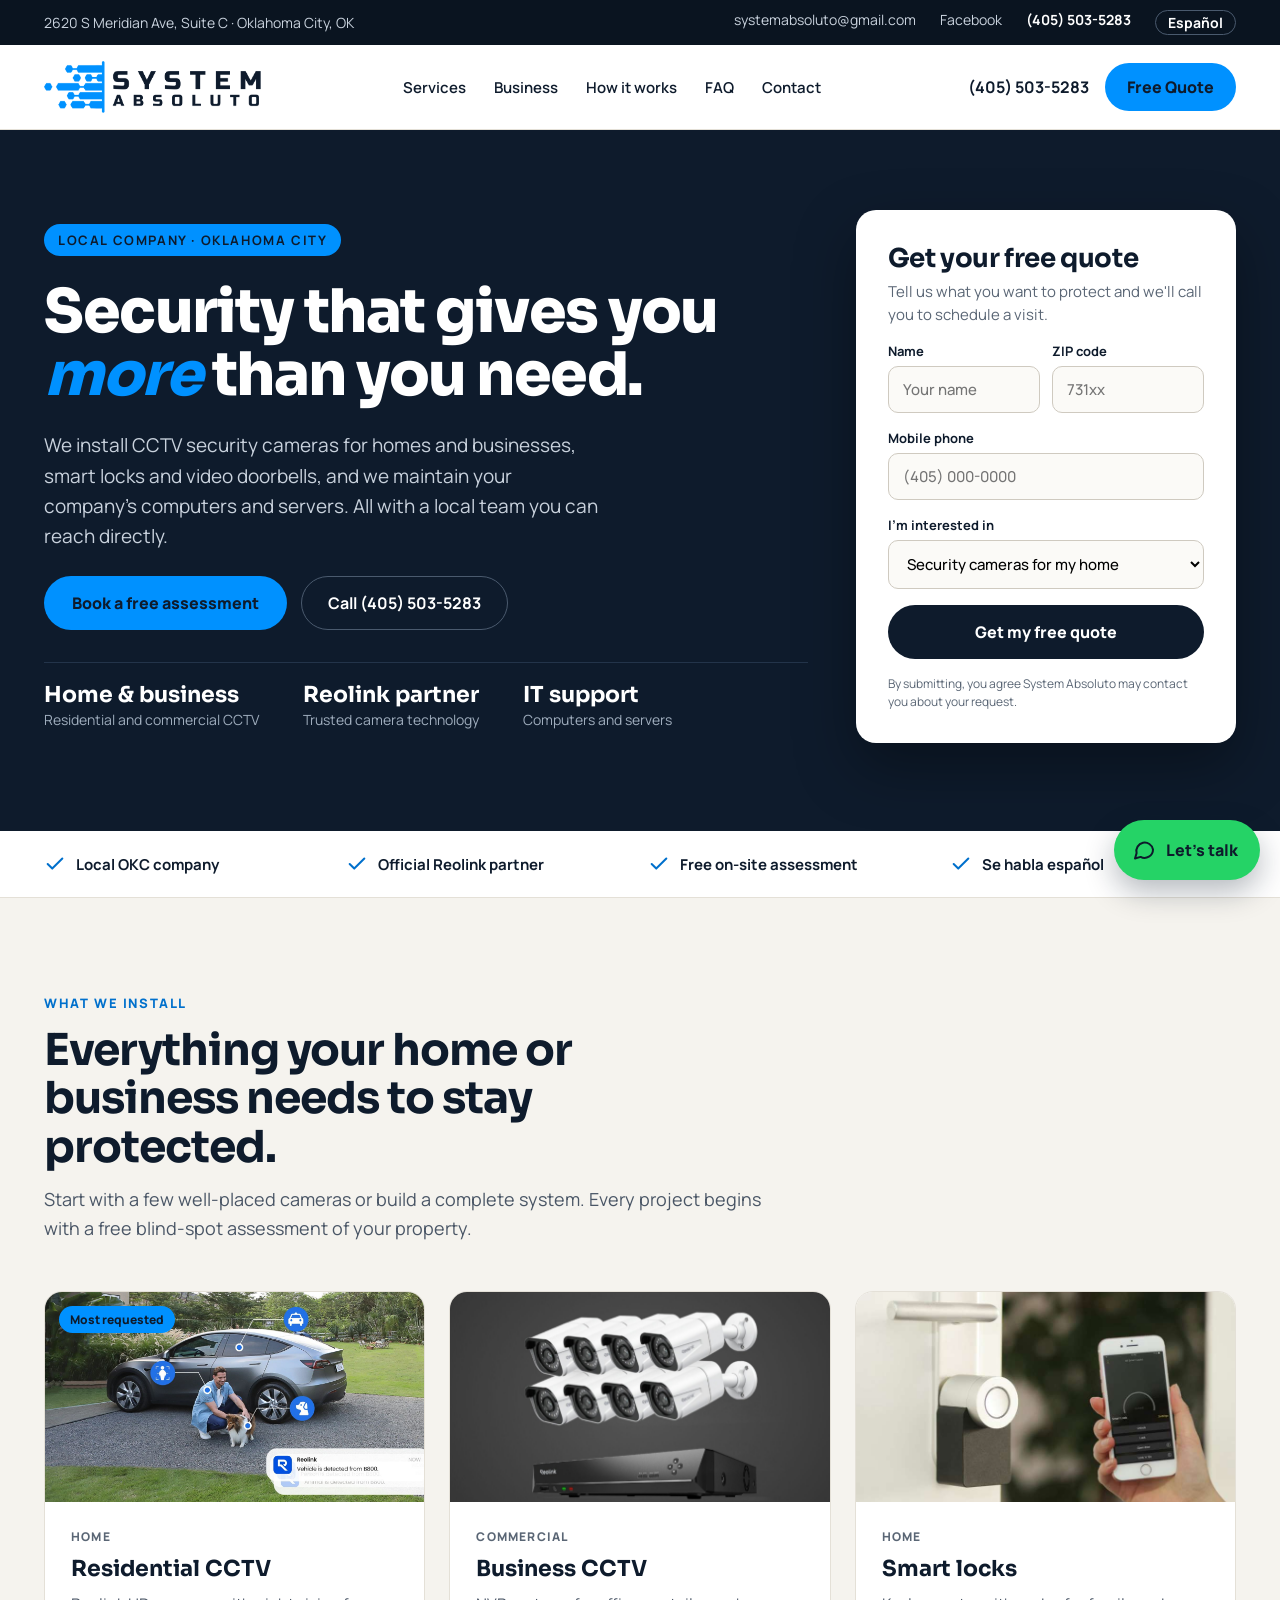
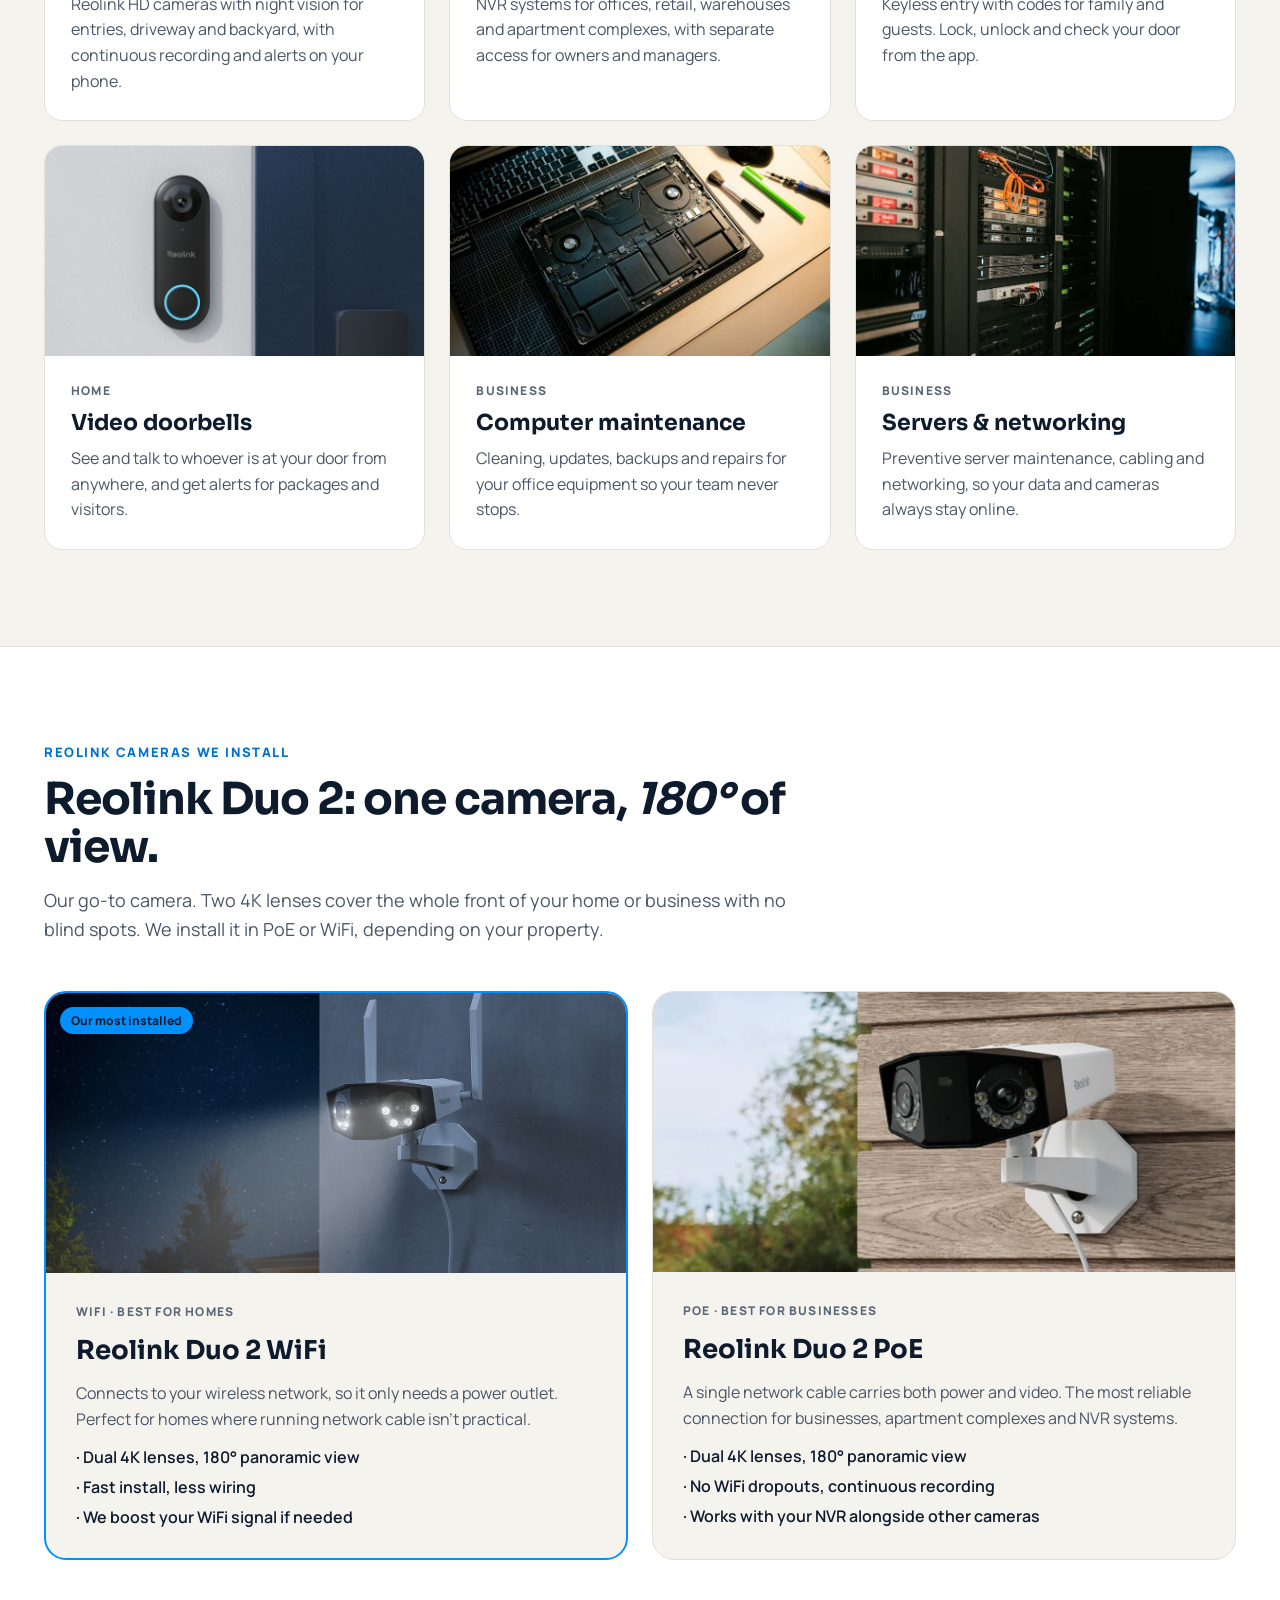
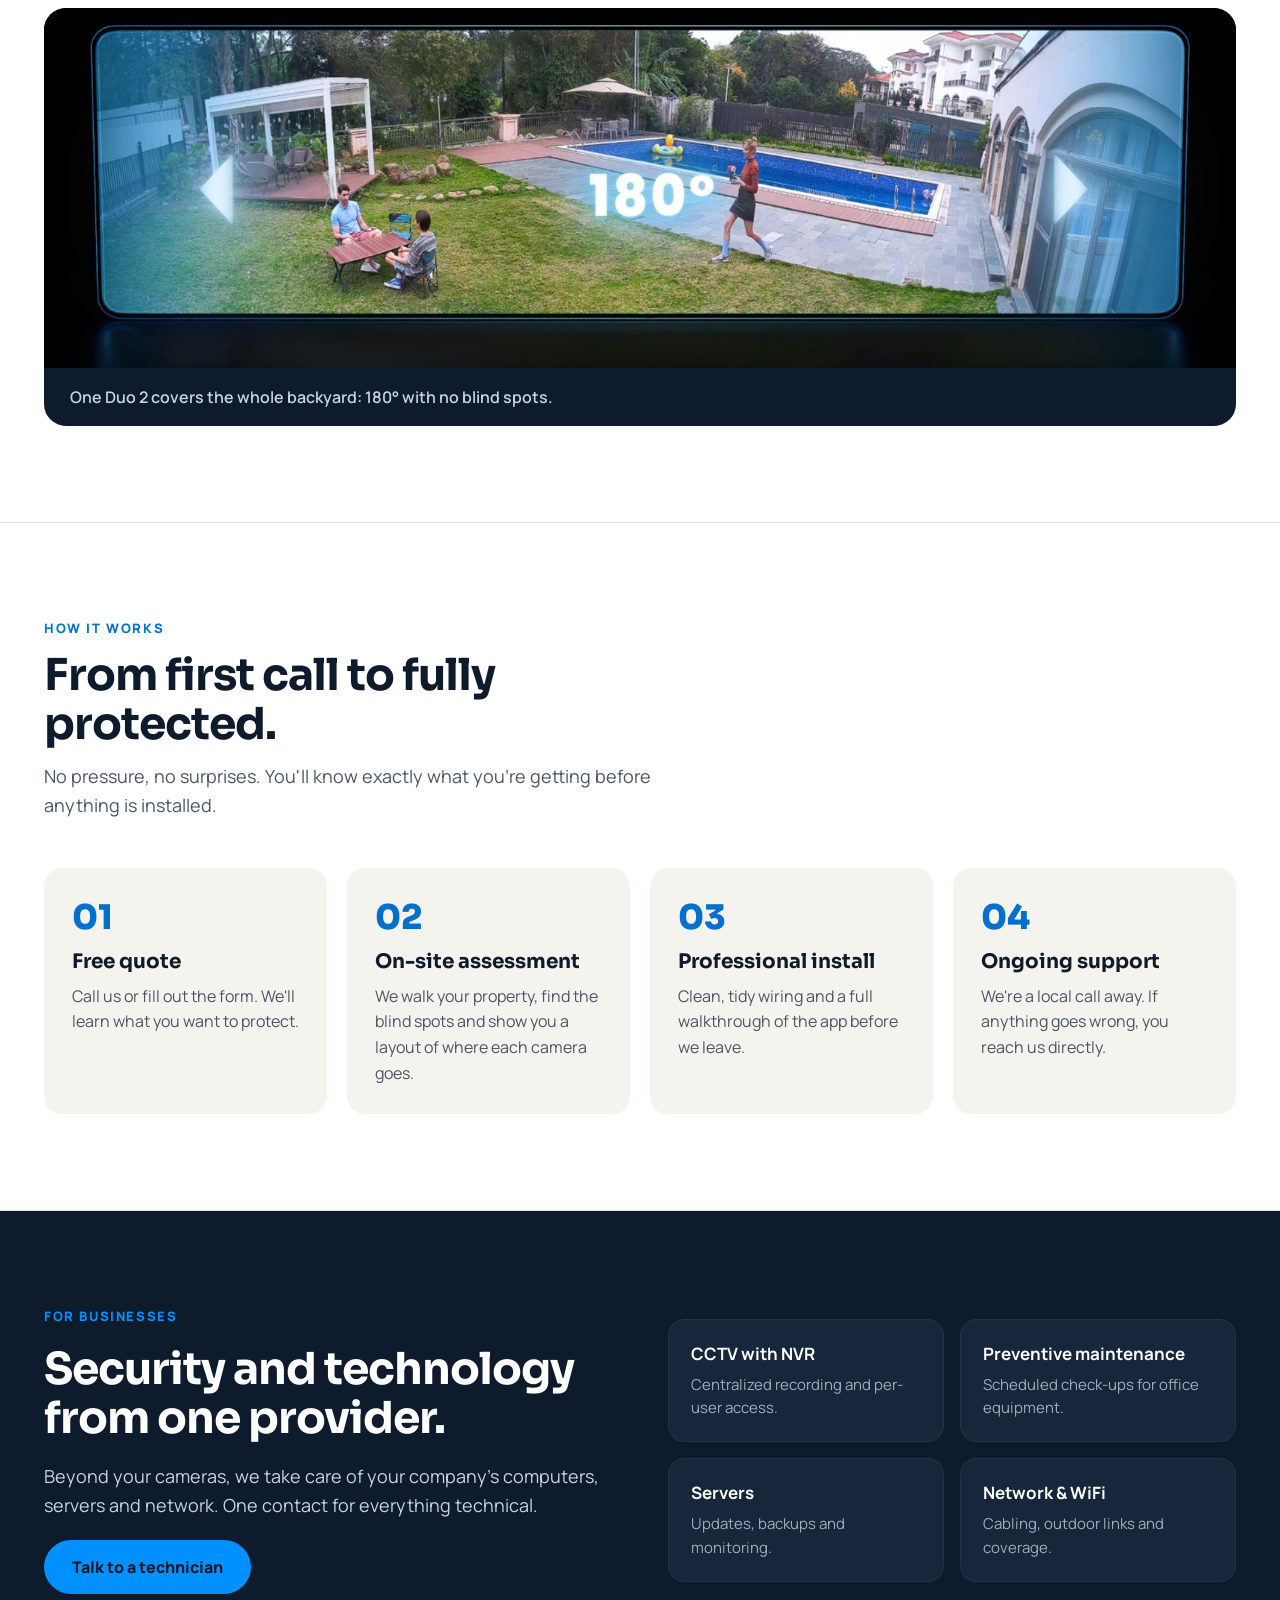
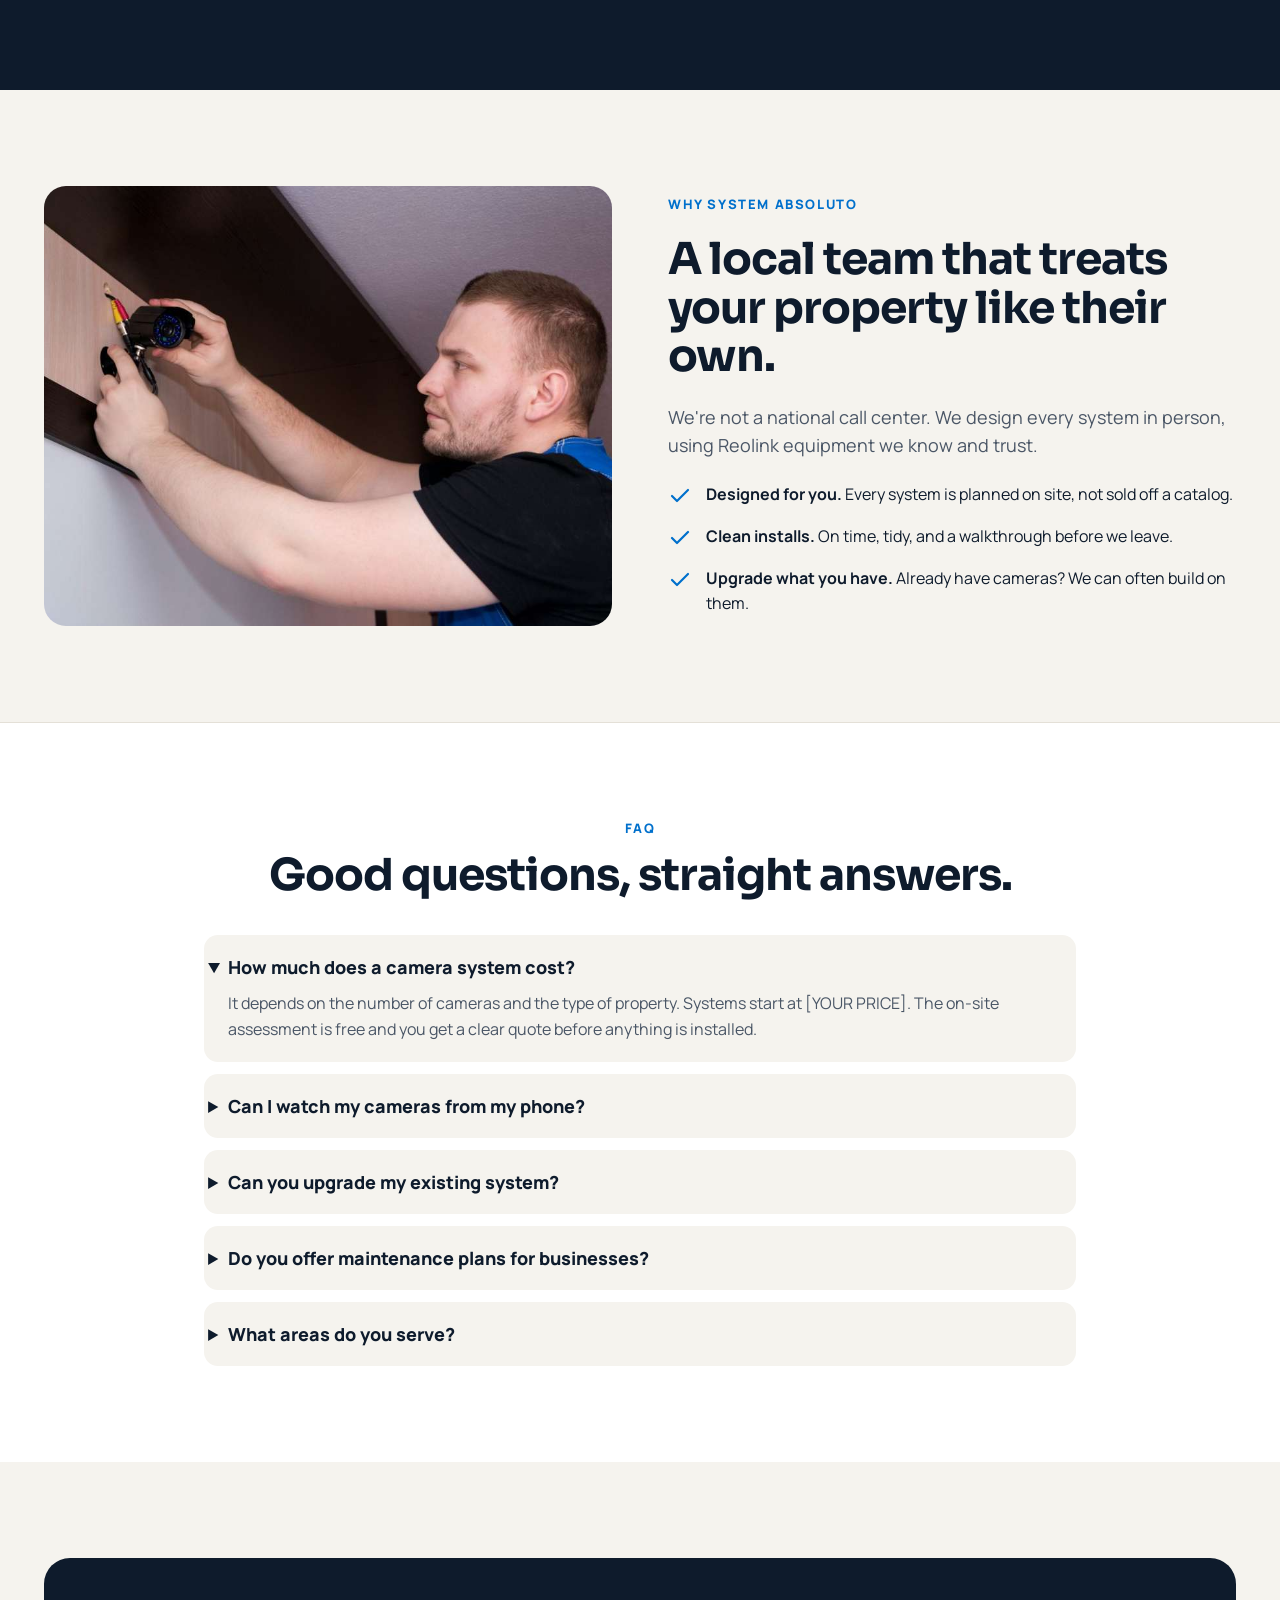
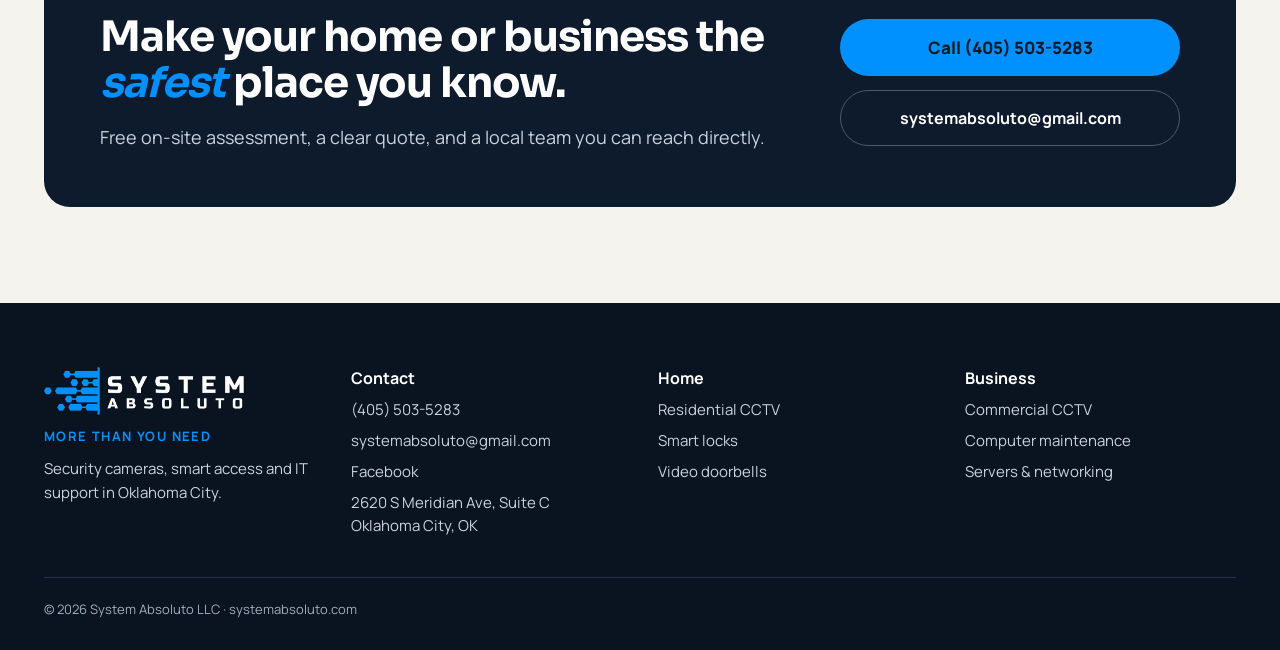
==== commit 5303e334: "Corregir dominio: systemabsoluto.com Co-Authored-By: Claude Opus 5.5 <noreply@anthropic.com> Claude-" ====
--- a/index.html
+++ b/index.html
@@ -5,14 +5,14 @@
 <meta name="viewport" content="width=device-width, initial-scale=1">
 <title>System Absoluto LLC | Security Cameras & IT Support in Oklahoma City</title>
 <meta name="description" content="Local Oklahoma City company installing Reolink security cameras (PoE & WiFi), smart locks and video doorbells, plus computer and server maintenance for businesses.">
-<link rel="canonical" href="https://systemabsolutollc.com/">
-<link rel="alternate" hreflang="en" href="https://systemabsolutollc.com/">
-<link rel="alternate" hreflang="es" href="https://systemabsolutollc.com/es/">
+<link rel="canonical" href="https://systemabsoluto.com/">
+<link rel="alternate" hreflang="en" href="https://systemabsoluto.com/">
+<link rel="alternate" hreflang="es" href="https://systemabsoluto.com/es/">
 <meta property="og:type" content="website">
 <meta property="og:title" content="System Absoluto LLC | Security Cameras & IT Support in Oklahoma City">
 <meta property="og:description" content="Local Oklahoma City company installing Reolink security cameras (PoE & WiFi), smart locks and video doorbells, plus computer and server maintenance for businesses.">
-<meta property="og:url" content="https://systemabsolutollc.com/">
-<meta property="og:image" content="https://systemabsolutollc.com/images/og-image.jpg">
+<meta property="og:url" content="https://systemabsoluto.com/">
+<meta property="og:image" content="https://systemabsoluto.com/images/og-image.jpg">
 <meta property="og:locale" content="en_US">
 <meta name="theme-color" content="#0E1B2C">
 <link rel="icon" type="image/png" href="images/favicon.png">
@@ -22,7 +22,7 @@
 <link href="https://fonts.googleapis.com/css2?family=Manrope:wght@400;500;600;700;800&amp;family=Sora:wght@500;600;700;800&amp;display=swap" rel="stylesheet">
 <link rel="stylesheet" href="css/styles.css">
 <script type="application/ld+json">
-{"@context":"https://schema.org","@type":"LocalBusiness","name":"System Absoluto LLC","slogan":"More than you need","url":"https://systemabsolutollc.com/","telephone":"+1-405-503-5283","email":"systemabsoluto@gmail.com","image":"https://systemabsolutollc.com/images/og-image.jpg","address":{"@type":"PostalAddress","streetAddress":"2620 S Meridian Ave, Suite C","addressLocality":"Oklahoma City","addressRegion":"OK","addressCountry":"US"},"sameAs":["https://www.facebook.com/Systemabsolutollc"]}
+{"@context":"https://schema.org","@type":"LocalBusiness","name":"System Absoluto LLC","slogan":"More than you need","url":"https://systemabsoluto.com/","telephone":"+1-405-503-5283","email":"systemabsoluto@gmail.com","image":"https://systemabsoluto.com/images/og-image.jpg","address":{"@type":"PostalAddress","streetAddress":"2620 S Meridian Ave, Suite C","addressLocality":"Oklahoma City","addressRegion":"OK","addressCountry":"US"},"sameAs":["https://www.facebook.com/Systemabsolutollc"]}
 </script>
 </head>
 <body>
@@ -374,7 +374,7 @@
 <a href="#business" style="color: #C9D2DD; text-decoration: none">Servers &amp; networking</a>
 </div>
 </div>
-<div style="border-top: 1px solid #23344A; padding-top: 22px; font-size: 13px; color: #9FADBD">© 2026 System Absoluto LLC · systemabsolutollc.com</div>
+<div style="border-top: 1px solid #23344A; padding-top: 22px; font-size: 13px; color: #9FADBD">© 2026 System Absoluto LLC · systemabsoluto.com</div>
 </div>
 </footer>
 
